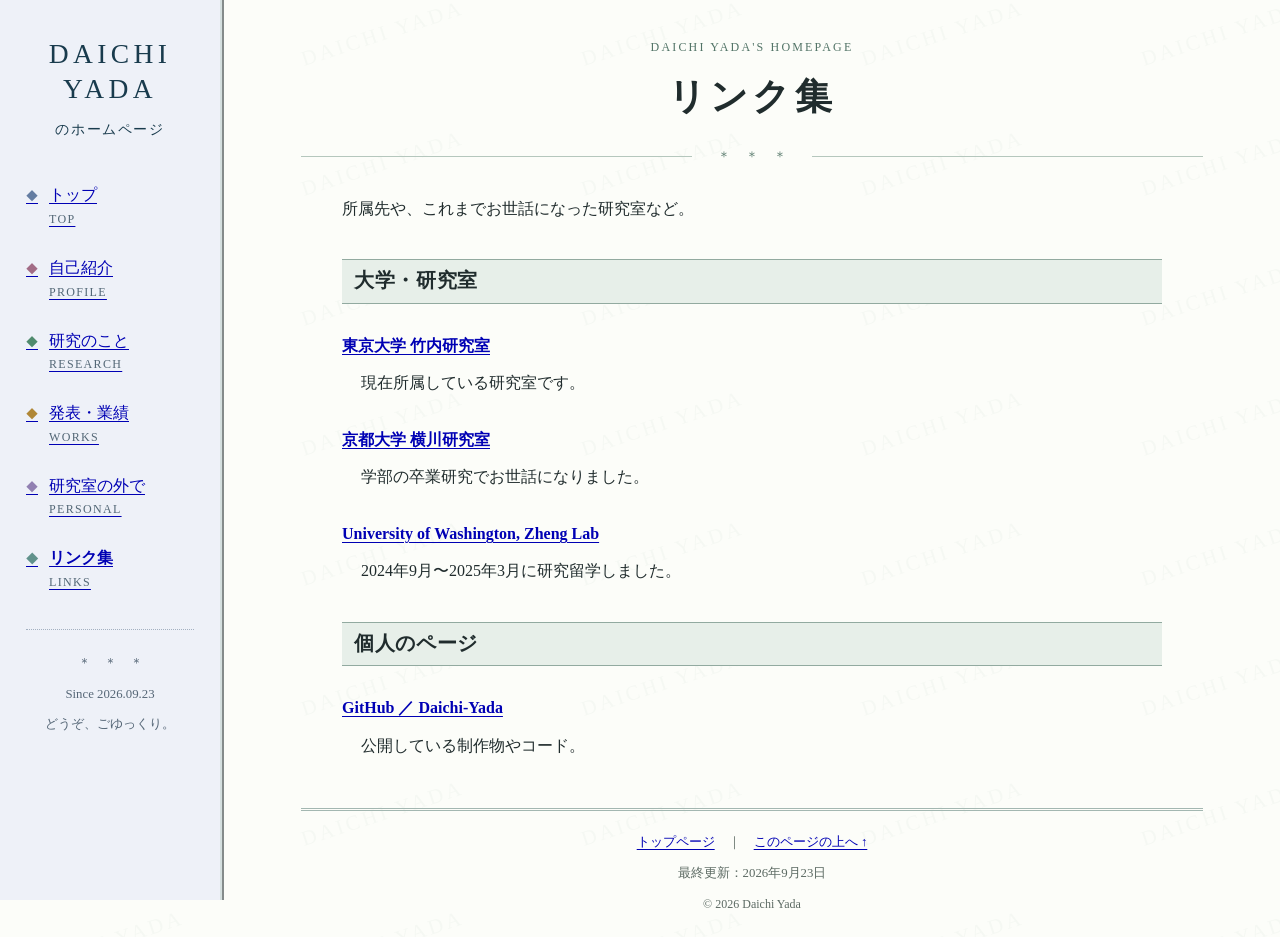
==== docs/links.html @ 032e5d39 "Create retro personal homepage with profile and research achievements" ====
<!doctype html>
<html lang="ja">
<head>
<meta charset="utf-8">
<meta name="viewport" content="width=device-width, initial-scale=1">
<title>リンク集｜矢田 大地のホームページ</title>
<meta name="description" content="矢田大地の個人ホームページ。東京大学大学院・竹内研究室での研究、京都大学からの経歴、学会発表と課外活動を紹介しています。">
<meta name="theme-color" content="#eef1f8">
<link rel="canonical" href="https://daichi-yada.github.io/links.html">
<link rel="icon" href="assets/favicon.svg" type="image/svg+xml">
<link rel="stylesheet" href="style.css">
</head>
<body>
<a class="skip-link" href="#main">本文へ移動</a>
<aside class="sidebar"><a class="site-sign" href="index.html" aria-label="矢田大地のホームページ トップ"><span lang="en">DAICHI<br> YADA</span><small>のホームページ</small></a><nav aria-label="メインメニュー"><ul><li><a href="index.html"><span class="nav-mark" aria-hidden="true">◆</span>トップ<small lang="en">TOP</small></a></li><li><a href="profile.html"><span class="nav-mark" aria-hidden="true">◆</span>自己紹介<small lang="en">PROFILE</small></a></li><li><a href="research.html"><span class="nav-mark" aria-hidden="true">◆</span>研究のこと<small lang="en">RESEARCH</small></a></li><li><a href="works.html"><span class="nav-mark" aria-hidden="true">◆</span>発表・業績<small lang="en">WORKS</small></a></li><li><a href="personal.html"><span class="nav-mark" aria-hidden="true">◆</span>研究室の外で<small lang="en">PERSONAL</small></a></li><li><a href="links.html" aria-current="page"><span class="nav-mark" aria-hidden="true">◆</span>リンク集<small lang="en">LINKS</small></a></li></ul></nav><div class="sidebar-footer"><span aria-hidden="true">＊　＊　＊</span><p lang="en">Since 2026.09.23</p><p>どうぞ、ごゆっくり。</p></div></aside>
<div class="page"><main id="main"><header class="page-header"><p class="eyebrow" lang="en">DAICHI YADA'S HOMEPAGE</p><h1>リンク集</h1><div class="star-line" aria-hidden="true">＊　＊　＊</div></header><div class="content">
<p>所属先や、これまでお世話になった研究室など。</p>
<h2>大学・研究室</h2>
<dl class="link-list"><dt><a href="https://www.hybrid.t.u-tokyo.ac.jp/">東京大学 竹内研究室</a></dt><dd>現在所属している研究室です。</dd><dt><a href="https://www.mbsys.me.kyoto-u.ac.jp/">京都大学 横川研究室</a></dt><dd>学部の卒業研究でお世話になりました。</dd><dt><a href="https://sites.google.com/uw.edu/yingzhenglab/">University of Washington, Zheng Lab</a></dt><dd>2024年9月〜2025年3月に研究留学しました。</dd></dl>
<h2>個人のページ</h2>
<dl class="link-list"><dt><a href="https://github.com/Daichi-Yada">GitHub ／ Daichi-Yada</a></dt><dd>公開している制作物やコード。</dd></dl>
</div></main>
<footer class="footer"><p><a href="index.html">トップページ</a>　｜　<a href="#main">このページの上へ ↑</a></p><p>最終更新：2026年9月23日</p><small lang="en">© 2026 Daichi Yada</small></footer></div>
</body></html>
---- docs/style.css ----
:root{color-scheme:light;--ink:#202c2d;--blue:#0000b4;--line:#a3b7b1;--sidebar:224px}
*{box-sizing:border-box}html{scroll-padding-top:20px}body{margin:0;color:var(--ink);background:#fcfdf9 url('assets/pattern.svg') repeat;font:16px/1.85 'Yu Mincho','Hiragino Mincho ProN','Noto Serif CJK JP',serif}a{color:var(--blue);text-underline-offset:3px}a:visited{color:#653787}a:hover{color:#9b271c}a:focus-visible{outline:3px solid #b36b21;outline-offset:5px}p{margin:0 0 1.2em}h1,h2,h3{line-height:1.55}h1{font-size:clamp(1.75rem,3.2vw,2.3rem);letter-spacing:.12em;margin:12px 0 18px;font-weight:700}h2{font-size:1.22rem;letter-spacing:.035em;margin:36px 0 18px;padding:6px 12px;background:#e7efe9;border-top:1px solid #92aaa0;border-bottom:1px solid #92aaa0}h3{font-size:1.1rem}small{font-size:.82rem}h2 small{font-weight:400;display:inline-block;margin-left:14px}section{margin-bottom:30px}.sidebar{position:fixed;left:0;top:0;bottom:0;width:var(--sidebar);background:#eef1f8;border-right:4px ridge #d4dfdf;padding:38px 26px 25px;overflow-y:auto}.site-sign{display:block;text-align:center;color:#193b4d!important;text-decoration:none;margin-bottom:37px}.site-sign>span{font:1.72rem/1.16 Georgia,serif;letter-spacing:.16em}.site-sign>small{display:block;margin-top:10px;font-size:.85rem;letter-spacing:.12em}nav ul{padding:0;margin:0;list-style:none}nav li{margin:0 0 23px}nav a{display:block;padding:1px 0}nav a[aria-current]{font-weight:700}.nav-mark{font-size:.72rem;margin-right:11px;color:#647da2}nav li:nth-child(2) .nav-mark{color:#a26c86}nav li:nth-child(3) .nav-mark{color:#508b6e}nav li:nth-child(4) .nav-mark{color:#b08736}nav li:nth-child(5) .nav-mark{color:#9180b2}nav li:nth-child(6) .nav-mark{color:#61928c}nav small{display:block;padding-left:23px;letter-spacing:.11em;font-family:Georgia,serif;font-weight:400;color:#536776;font-size:.75rem;line-height:1.5}.sidebar-footer{text-align:center;border-top:1px dotted #a3b0c1;margin-top:37px;padding-top:22px;color:#566777;font-size:.8rem}.sidebar-footer p{margin:7px 0}.page{margin-left:var(--sidebar);padding:38px 6vw 20px}main{max-width:920px;margin:0 auto;min-height:72vh}.page-header{text-align:center;margin-bottom:24px}.eyebrow{font: .75rem/1.5 Georgia,serif;letter-spacing:.18em;color:#527467;margin-bottom:7px}.star-line{font-size:.9rem;color:#658477;display:flex;align-items:center;gap:25px;justify-content:center}.star-line:before,.star-line:after{content:'';height:1px;background:#b5c7bd;flex:1}.content{max-width:820px;margin:0 auto}.welcome{text-align:center;margin:22px 0 34px;font-size:.95rem;letter-spacing:.07em}.home-grid{display:grid;grid-template-columns:265px minmax(0,1fr);gap:48px}.portrait{display:block;width:100%;height:auto;border:1px solid #a6ada6;padding:5px;background:#fff}.name{font-weight:700;font-size:1.17rem;margin:19px 0 15px}.name span{font-size:.9rem;font-weight:400}.name span[lang=en]{font:1rem/2 Georgia,serif;letter-spacing:.04em}.portrait-column>p:not(.name){font-size:.95rem}.stars{margin:0 0 2px;text-align:center;background:transparent;border:none;padding:0 0 14px;border-bottom:3px double var(--line);font-size:1.05rem}.stars:before{content:'★ ';color:#8a643d}.stars:after{content:' ★';color:#8a643d}.news-item{border-bottom:1px solid #b8c7be;padding:16px 0 2px}.news-item time{font-size:.86rem;color:#526558}.news-item p{margin-top:5px;font-size:.97rem}.new{color:#b62424;font:bold italic .82rem Georgia,serif;padding-left:8px}.intro-note h2{font-size:1rem;margin-top:26px;padding:6px 9px}.intro-note p{font-size:.97rem}.home-bottom{text-align:center;border-top:1px dotted #99ada2;margin-top:38px;padding-top:25px;font-size:.91rem}.home-bottom p{margin-bottom:2px}.lead{text-align:center;font-size:1.17rem;margin:30px 0}.profile-list{display:grid;grid-template-columns:140px 1fr;border-top:1px solid var(--line)}.profile-list dt,.profile-list dd{padding:13px 12px;border-bottom:1px solid var(--line);margin:0}.profile-list dt{background:#edf1eb}table{border-collapse:collapse;width:100%;background:#ffffff94}th,td{border:1px solid var(--line);padding:13px 16px;text-align:left;vertical-align:top}thead{background:#e7efe9}tbody th{width:175px;font-weight:400}.spaced-list{padding-left:1.4em}.spaced-list li{margin:9px 0}.affiliation{color:#53695c;font-size:.88rem;margin-bottom:11px}.thesis{padding-left:17px;border-left:3px double #8da596;font-size:.94rem;overflow-wrap:anywhere}.publication{border-bottom:1px dotted var(--line);padding:10px 0 18px;margin-bottom:24px}.publication h3{margin:7px 0}.publication p[lang=en]{font-family:Georgia,serif;font-size:1rem;line-height:1.7}.activity-list dt,.link-list dt{font-weight:bold;margin-top:27px}.activity-list dd,.link-list dd{margin:8px 0 22px 19px}.closing-note{text-align:center;border-top:1px dotted var(--line);margin-top:40px;padding-top:28px}.footer{max-width:920px;margin:48px auto 0;padding-top:20px;border-top:3px double var(--line);text-align:center;font-size:.8rem;color:#5c6a63}.footer p{margin:0 0 7px}.footer small{font-size:.75rem}.skip-link{position:fixed;left:12px;top:-100px;z-index:2;background:white;padding:10px}.skip-link:focus{top:10px}.sr-only{position:absolute;width:1px;height:1px;padding:0;margin:-1px;overflow:hidden;clip:rect(0,0,0,0);white-space:nowrap;border:0}
@media(min-width:1500px){.page{padding-top:55px}.home-grid{gap:60px}}
@media(max-width:1050px){:root{--sidebar:190px}.sidebar{padding:30px 18px}.page{padding:28px 4vw}.home-grid{grid-template-columns:220px minmax(0,1fr);gap:30px}}
@media(max-width:760px){.sidebar{position:static;width:auto;border-right:0;border-bottom:4px ridge #d4dfdf;padding:16px 20px 12px}.site-sign{margin:0 0 15px}.site-sign>span{font-size:1.25rem}.site-sign br{display:none}.site-sign br:after{content:' '}.site-sign>small{display:inline;margin-left:10px;font-size:.8rem}nav ul{display:grid;grid-template-columns:repeat(3,minmax(0,1fr));gap:8px 10px}nav li{margin:0}nav a{font-size:.9rem;text-align:center;padding:5px 0}.nav-mark{margin-right:5px;font-size:.6rem}nav small{padding:0;font-size:.75rem}.sidebar-footer{display:none}.page{margin:0;padding:27px 22px 18px}h1{font-size:1.6rem;letter-spacing:.05em}.welcome{font-size:.9rem;margin-bottom:26px}.home-grid{grid-template-columns:190px minmax(0,1fr);gap:24px}.profile-list{grid-template-columns:110px 1fr}th,td{padding:11px 10px}tbody th{width:135px}.footer{margin-top:35px}}
@media(max-width:560px){.home-grid{grid-template-columns:1fr;gap:26px}.portrait-column{text-align:center}.portrait{width:230px;max-width:100%;margin:auto}.portrait-column>p{margin-bottom:12px}.portrait-column>p:not(.name){line-height:1.7}.home-news .stars{margin-top:4px}.profile-list{grid-template-columns:1fr}.profile-list dt{padding-bottom:4px;border-bottom:0;font-weight:700}.profile-list dd{padding-top:6px}h2{font-size:1.1rem}h2 small{display:block;margin-left:0}tbody th{width:105px;font-size:.9rem}.eyebrow{font-size:.75rem;letter-spacing:.1em}.page{padding-left:18px;padding-right:18px}}
@media print{.sidebar,.skip-link,.footer{display:none}.page{margin:0;padding:0}body{background:white;font-size:11pt}main{max-width:none}a{color:inherit}.portrait{max-width:180px}h2{break-after:avoid}tr,.publication{break-inside:avoid}}
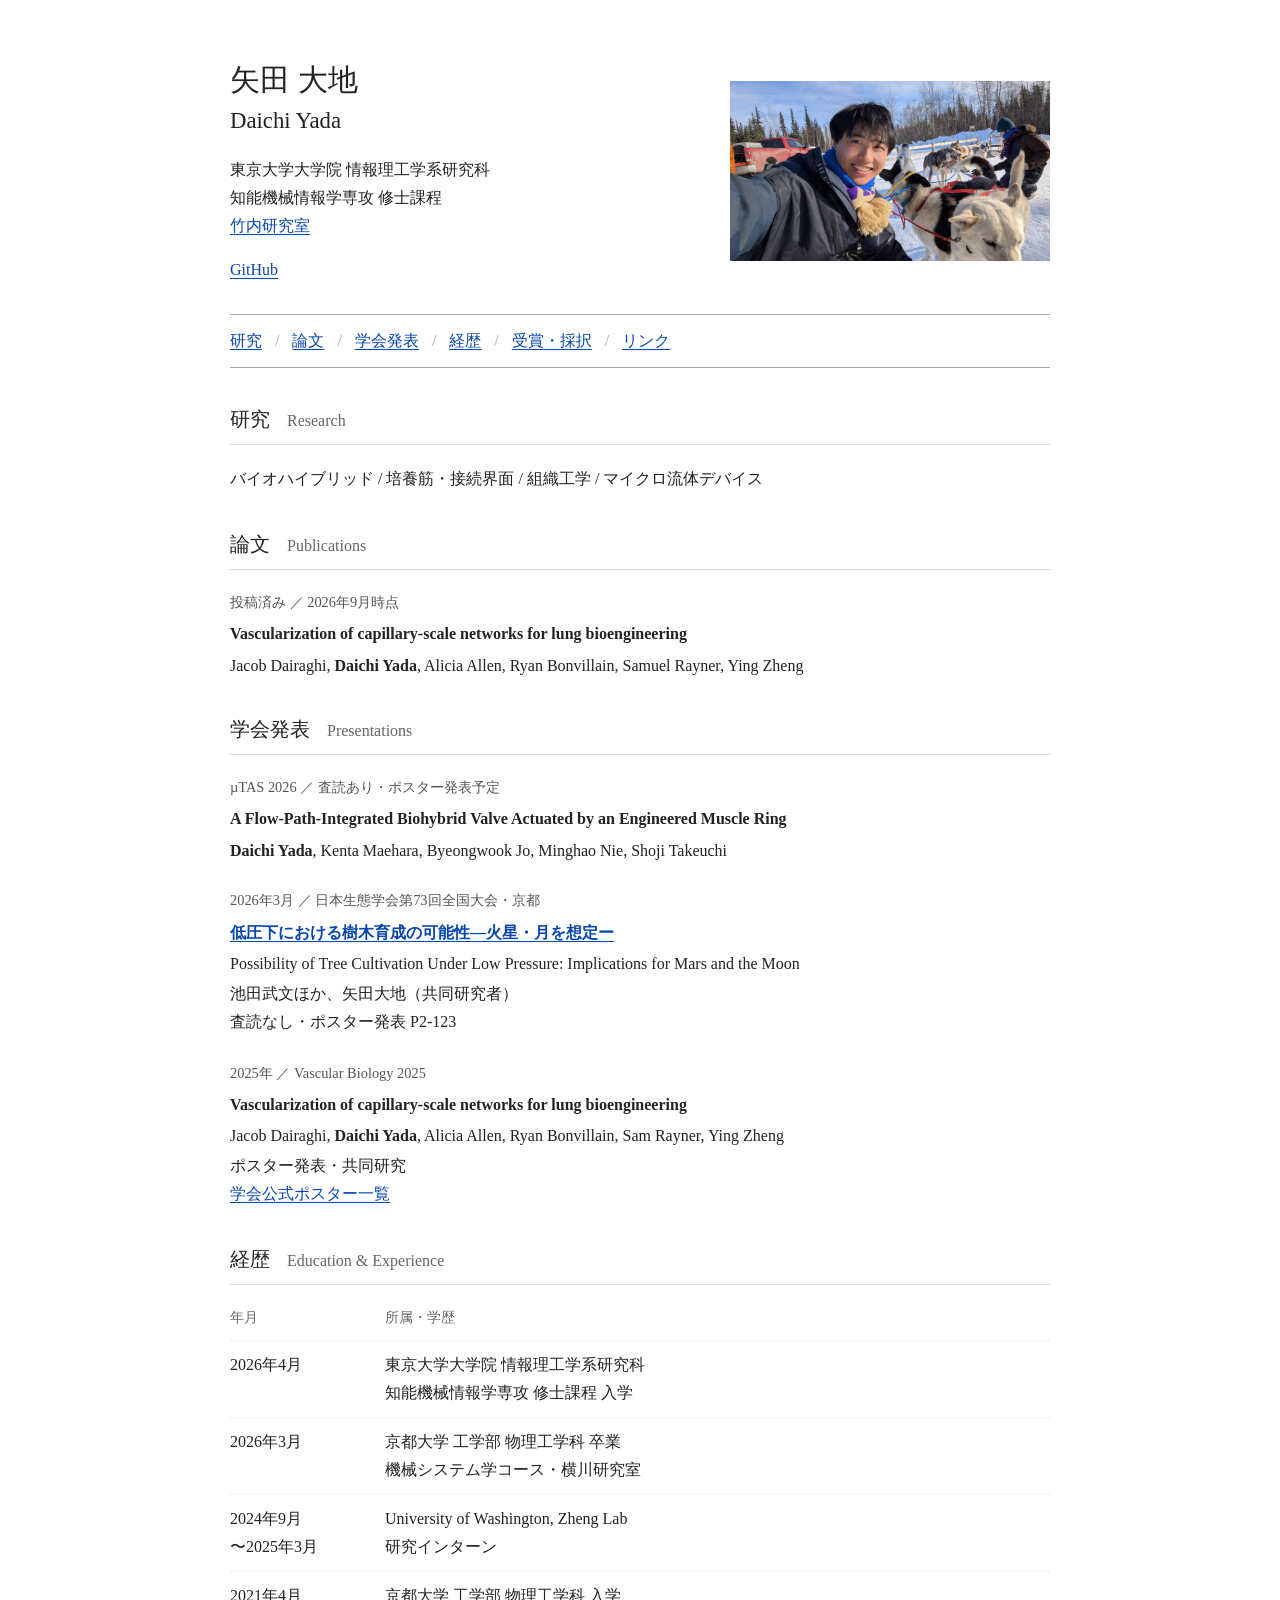
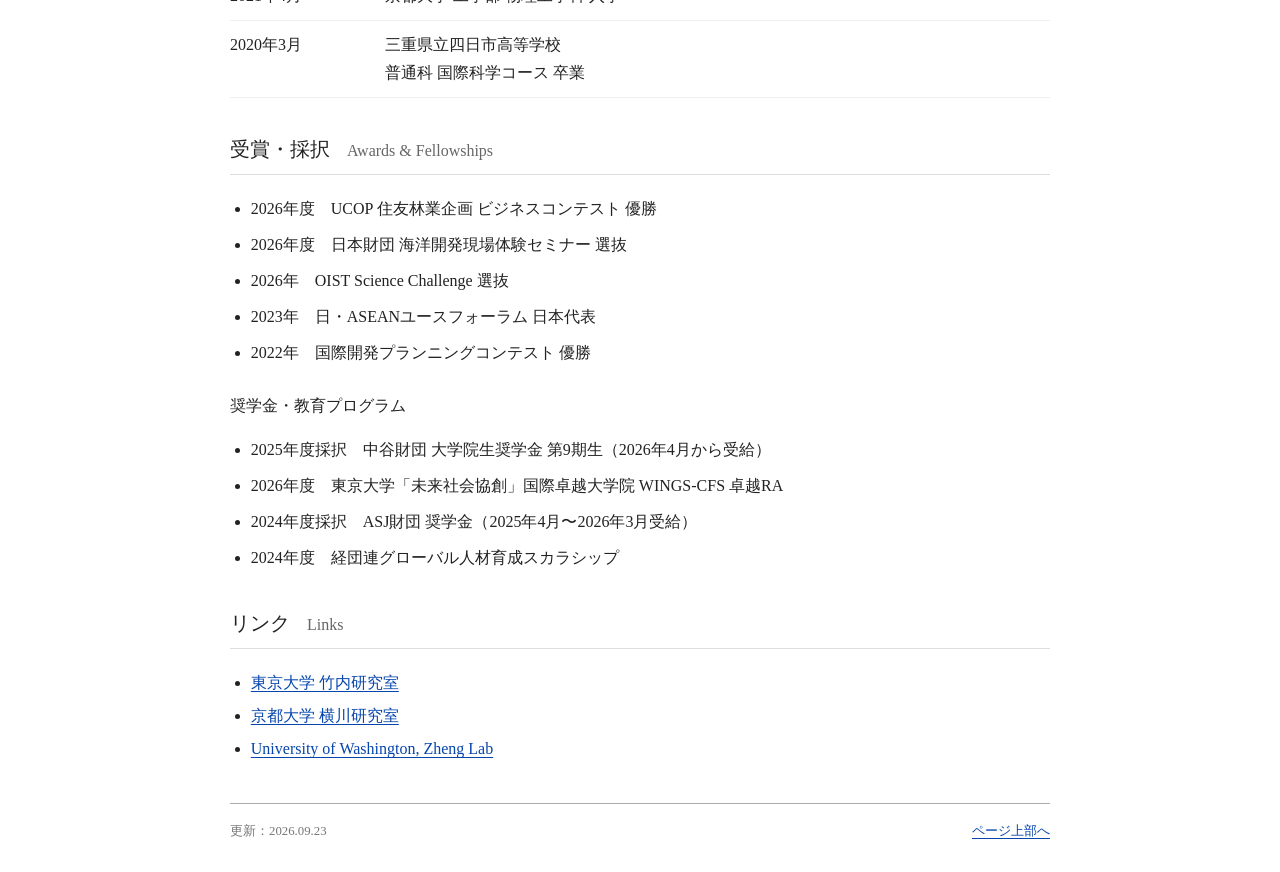
==== commit 1785a4d5: "Simplify homepage to academic profile and replace portrait" ====
--- a/docs/links.html
+++ b/docs/links.html
@@ -1,24 +1,2 @@
 <!doctype html>
-<html lang="ja">
-<head>
-<meta charset="utf-8">
-<meta name="viewport" content="width=device-width, initial-scale=1">
-<title>リンク集｜矢田 大地のホームページ</title>
-<meta name="description" content="矢田大地の個人ホームページ。東京大学大学院・竹内研究室での研究、京都大学からの経歴、学会発表と課外活動を紹介しています。">
-<meta name="theme-color" content="#eef1f8">
-<link rel="canonical" href="https://daichi-yada.github.io/links.html">
-<link rel="icon" href="assets/favicon.svg" type="image/svg+xml">
-<link rel="stylesheet" href="style.css">
-</head>
-<body>
-<a class="skip-link" href="#main">本文へ移動</a>
-<aside class="sidebar"><a class="site-sign" href="index.html" aria-label="矢田大地のホームページ トップ"><span lang="en">DAICHI<br> YADA</span><small>のホームページ</small></a><nav aria-label="メインメニュー"><ul><li><a href="index.html"><span class="nav-mark" aria-hidden="true">◆</span>トップ<small lang="en">TOP</small></a></li><li><a href="profile.html"><span class="nav-mark" aria-hidden="true">◆</span>自己紹介<small lang="en">PROFILE</small></a></li><li><a href="research.html"><span class="nav-mark" aria-hidden="true">◆</span>研究のこと<small lang="en">RESEARCH</small></a></li><li><a href="works.html"><span class="nav-mark" aria-hidden="true">◆</span>発表・業績<small lang="en">WORKS</small></a></li><li><a href="personal.html"><span class="nav-mark" aria-hidden="true">◆</span>研究室の外で<small lang="en">PERSONAL</small></a></li><li><a href="links.html" aria-current="page"><span class="nav-mark" aria-hidden="true">◆</span>リンク集<small lang="en">LINKS</small></a></li></ul></nav><div class="sidebar-footer"><span aria-hidden="true">＊　＊　＊</span><p lang="en">Since 2026.09.23</p><p>どうぞ、ごゆっくり。</p></div></aside>
-<div class="page"><main id="main"><header class="page-header"><p class="eyebrow" lang="en">DAICHI YADA'S HOMEPAGE</p><h1>リンク集</h1><div class="star-line" aria-hidden="true">＊　＊　＊</div></header><div class="content">
-<p>所属先や、これまでお世話になった研究室など。</p>
-<h2>大学・研究室</h2>
-<dl class="link-list"><dt><a href="https://www.hybrid.t.u-tokyo.ac.jp/">東京大学 竹内研究室</a></dt><dd>現在所属している研究室です。</dd><dt><a href="https://www.mbsys.me.kyoto-u.ac.jp/">京都大学 横川研究室</a></dt><dd>学部の卒業研究でお世話になりました。</dd><dt><a href="https://sites.google.com/uw.edu/yingzhenglab/">University of Washington, Zheng Lab</a></dt><dd>2024年9月〜2025年3月に研究留学しました。</dd></dl>
-<h2>個人のページ</h2>
-<dl class="link-list"><dt><a href="https://github.com/Daichi-Yada">GitHub ／ Daichi-Yada</a></dt><dd>公開している制作物やコード。</dd></dl>
-</div></main>
-<footer class="footer"><p><a href="index.html">トップページ</a>　｜　<a href="#main">このページの上へ ↑</a></p><p>最終更新：2026年9月23日</p><small lang="en">© 2026 Daichi Yada</small></footer></div>
-</body></html>
+<html lang="ja"><head><meta charset="utf-8"><meta name="viewport" content="width=device-width, initial-scale=1"><meta http-equiv="refresh" content="0; url=./#links"><link rel="canonical" href="https://daichi-yada.github.io/#links"><title>リンク｜矢田大地</title></head><body><a href="./#links">リンク</a></body></html>
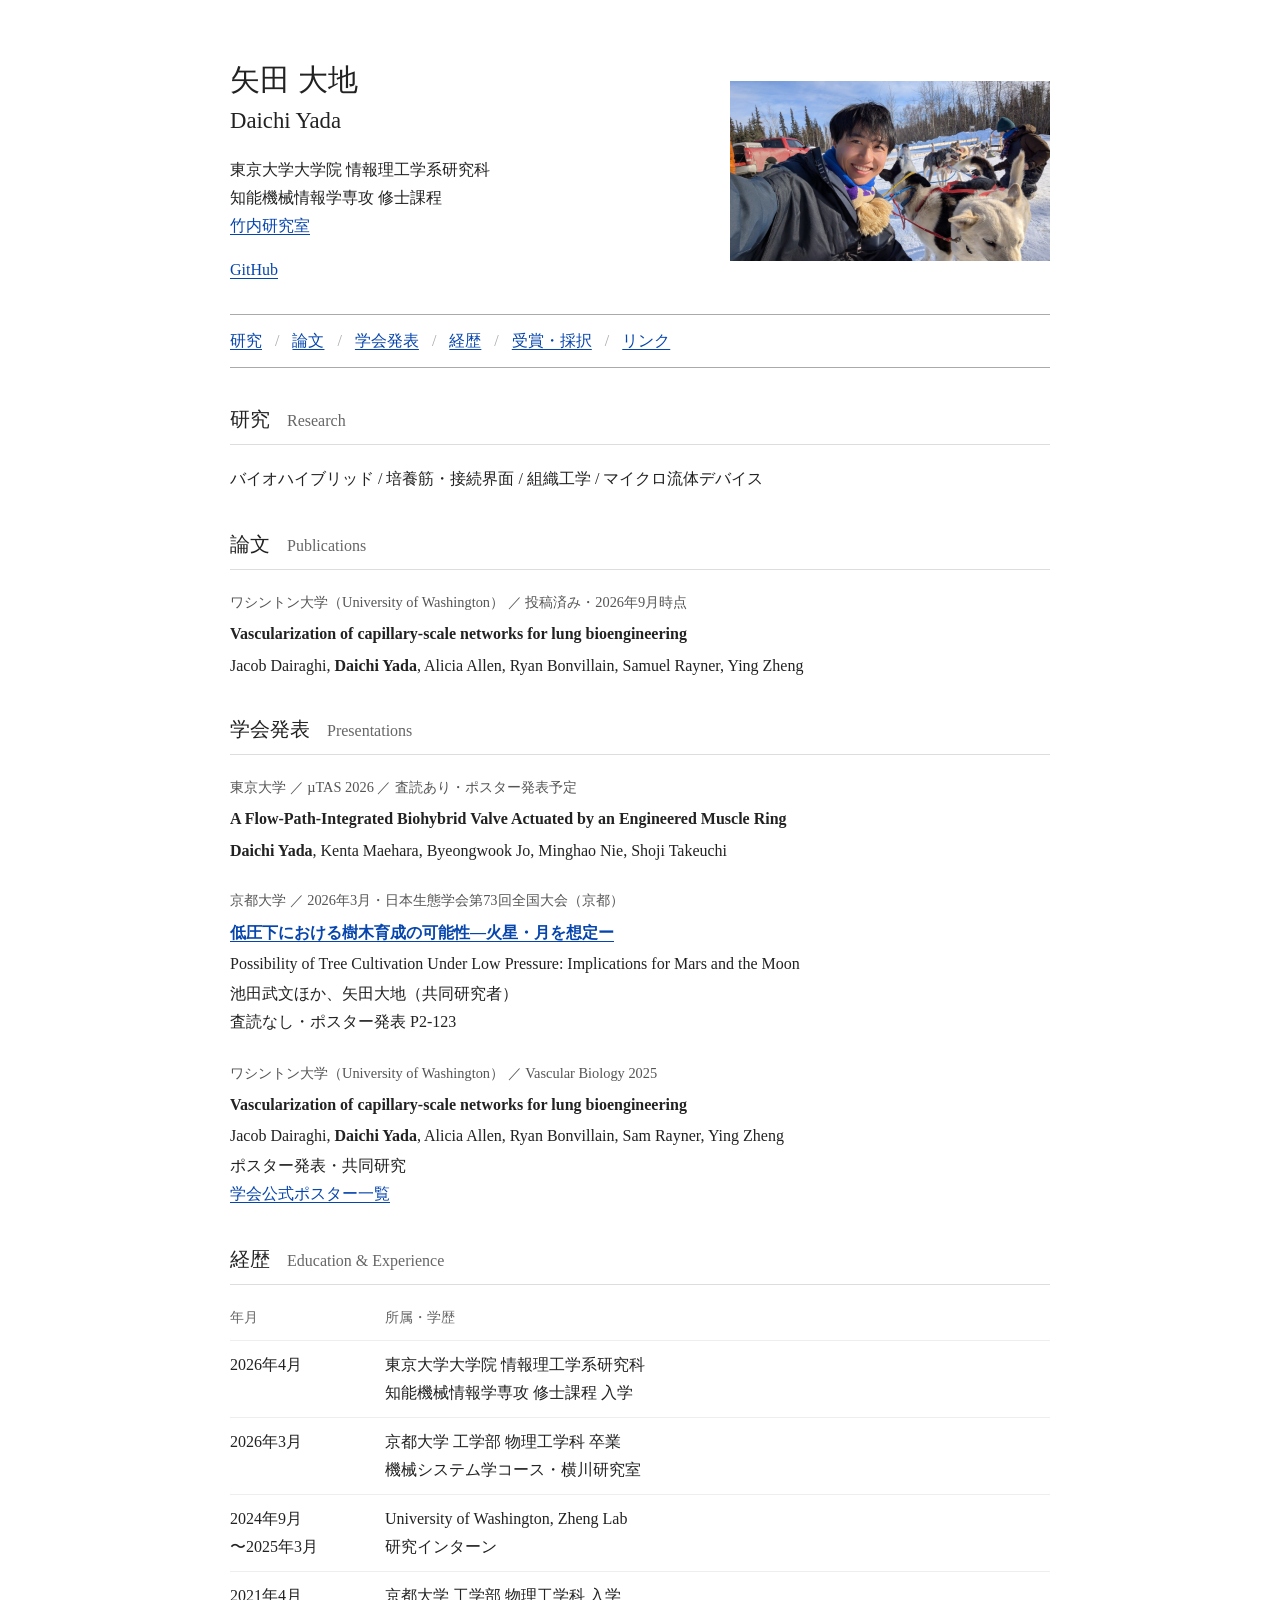
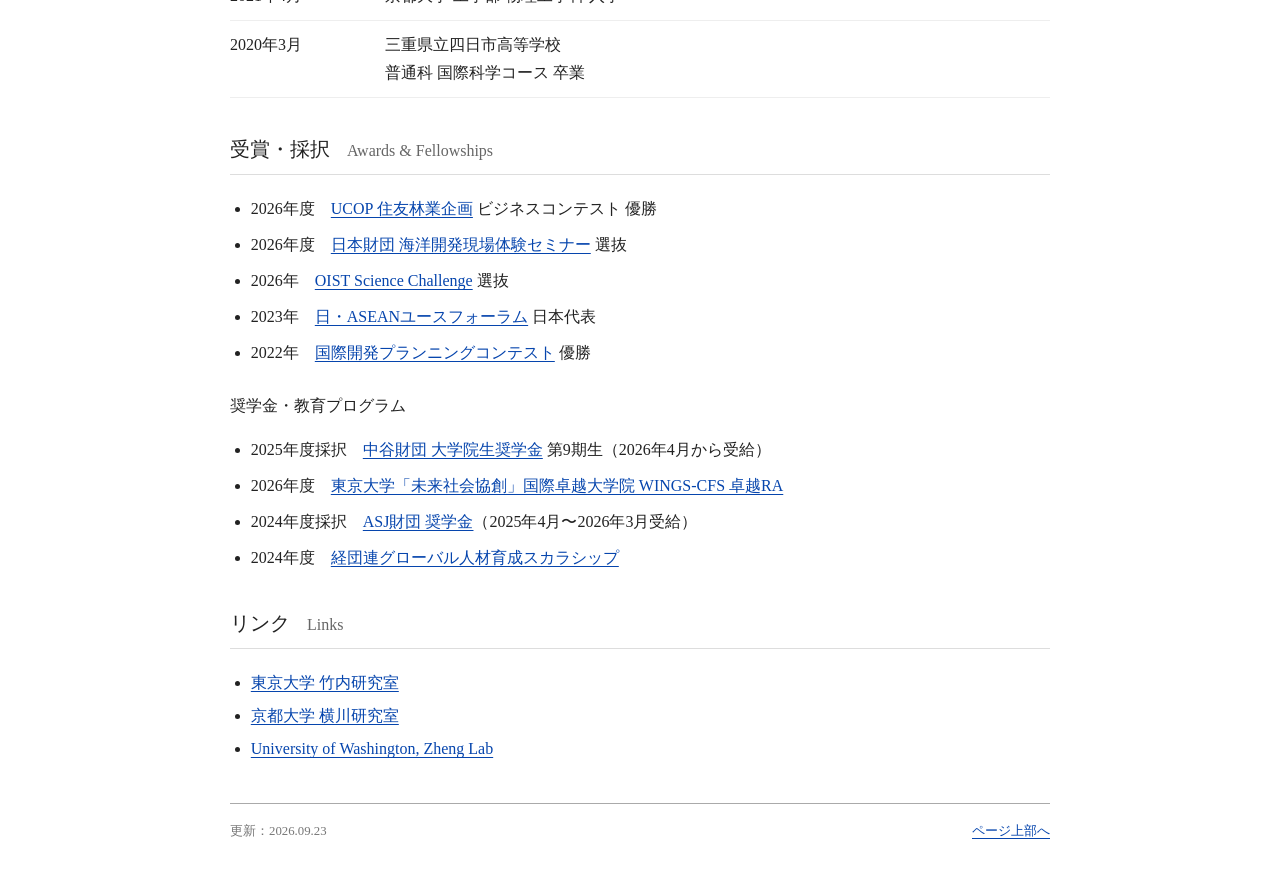
==== commit 2ee57741: "Open every link in a new tab including internal navigation" ====
--- a/docs/links.html
+++ b/docs/links.html
@@ -1,2 +1,2 @@
 <!doctype html>
-<html lang="ja"><head><meta charset="utf-8"><meta name="viewport" content="width=device-width, initial-scale=1"><meta http-equiv="refresh" content="0; url=./#links"><link rel="canonical" href="https://daichi-yada.github.io/#links"><title>リンク｜矢田大地</title></head><body><a href="./#links">リンク</a></body></html>
+<html lang="ja"><head><meta charset="utf-8"><meta name="viewport" content="width=device-width, initial-scale=1"><meta http-equiv="refresh" content="0; url=./#links"><link rel="canonical" href="https://daichi-yada.github.io/#links"><title>リンク｜矢田大地</title></head><body><a href="./#links" target="_blank" rel="noopener noreferrer">リンク</a></body></html>
